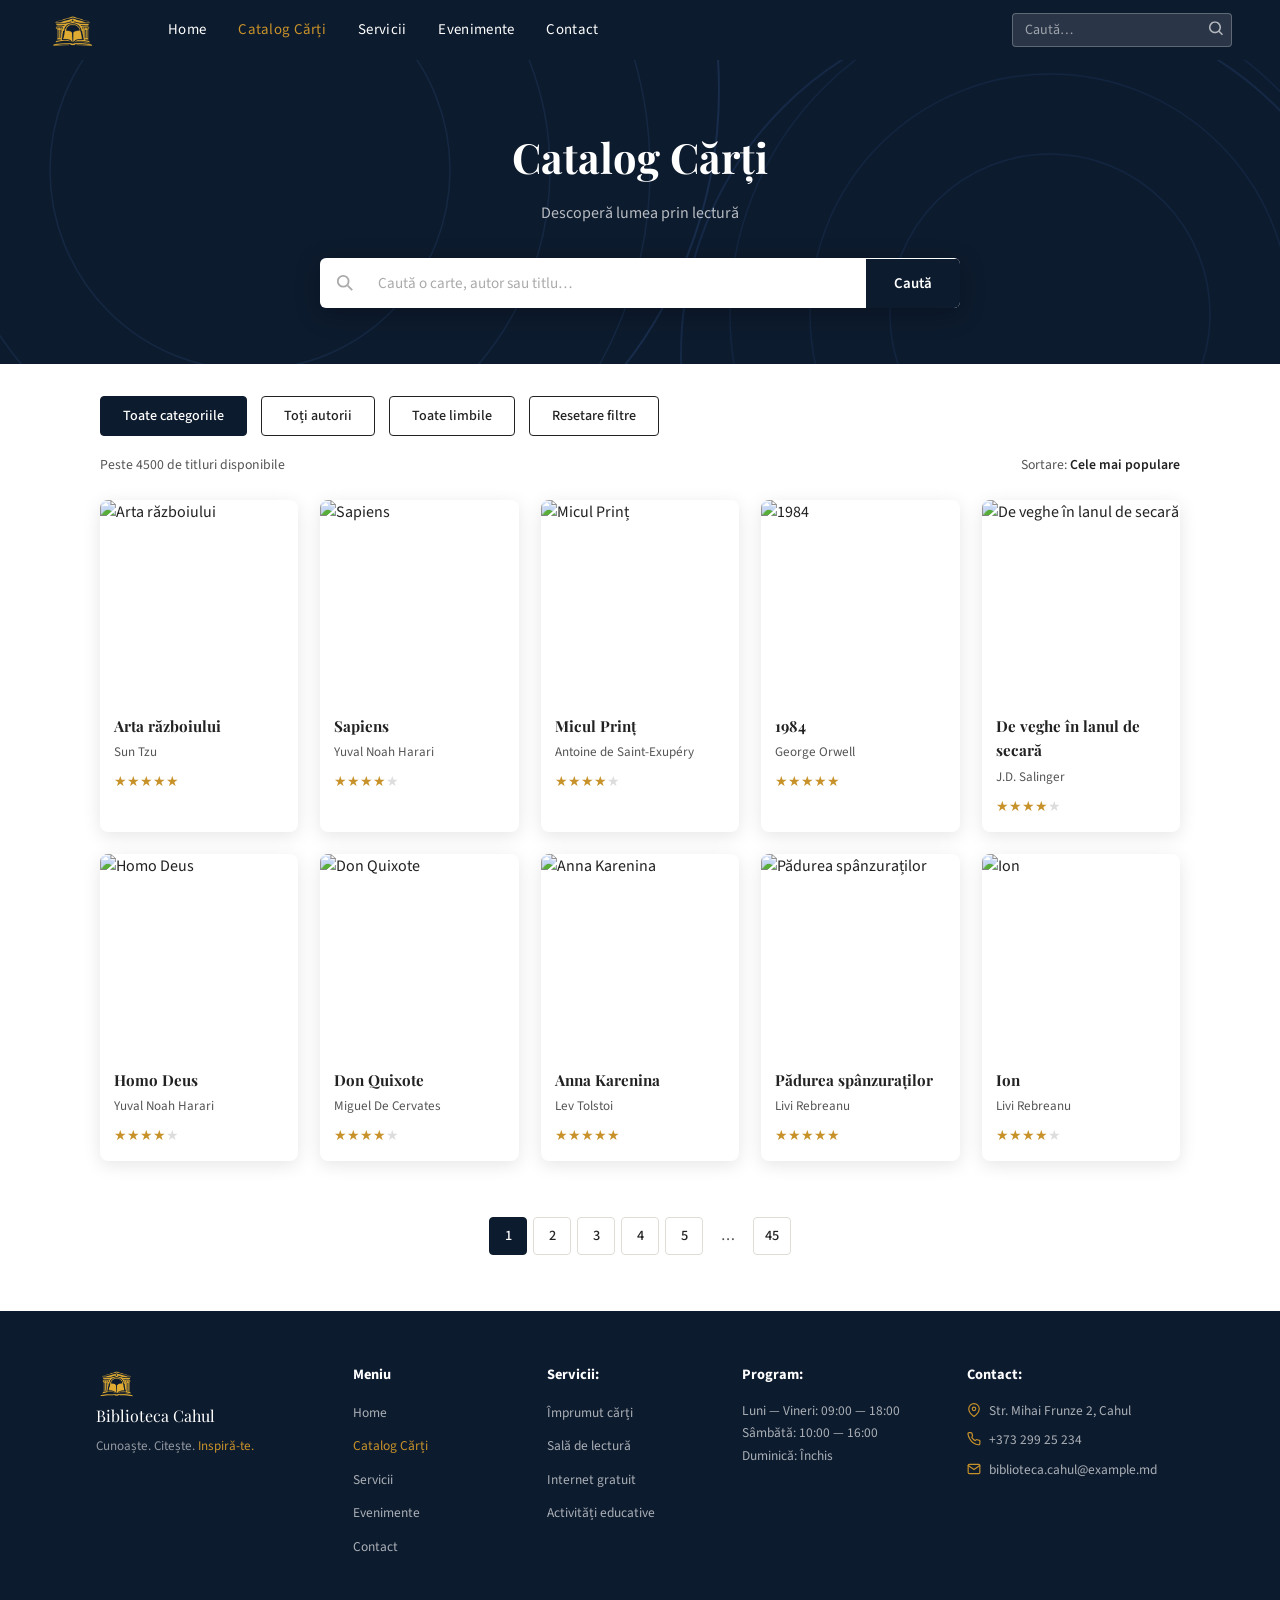
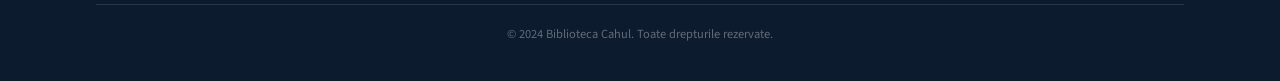
==== catalog.html @ a7279946 "Add files via upload" ====
<!DOCTYPE html>
<html lang="ro">
<head>
  <meta charset="UTF-8" />
  <meta name="viewport" content="width=device-width, initial-scale=1.0" />
  <title>Catalog Cărți – Biblioteca Cahul</title>
  <link rel="stylesheet" href="css/catalog.css" />
</head>
<body>

<header class="navbar">

  <a href="#" class="navbar__logo">
  <img src="logo-biblioteca.png" alt="Logo Biblioteca Cahul" class="navbar__logo-img" />  

  <nav class="navbar__nav">
    <a href="index.html">Home</a>
    <a href="catalog.html" style="color:var(--gold)">Catalog Cărți</a>
    <a href="servicii.html">Servicii</a>
    <a href="evenimente.html">Evenimente</a>
    <a href="contact.html">Contact</a>
  </nav>

  <div class="navbar__search">
    <input type="text" placeholder="Caută…" />
    <button aria-label="Caută">
      <svg width="15" height="15" viewBox="0 0 20 20" fill="currentColor">
        <path fill-rule="evenodd" d="M12.9 14.32a8 8 0 1 1 1.41-1.41l4.38 4.38-1.41 1.41-4.38-4.38zM8 14A6 6 0 1 0 8 2a6 6 0 0 0 0 12z" clip-rule="evenodd"/>
      </svg>
    </button>
  </div>

</header>

<section class="catalog-hero">

  <div class="catalog-hero__rings">
    <svg width="900" height="900" viewBox="0 0 900 900" style="top:-340px;left:-200px;">
      <circle cx="450" cy="450" r="400" fill="none" stroke="#4a7dcc" stroke-width="1.5"/>
      <circle cx="450" cy="450" r="300" fill="none" stroke="#4a7dcc" stroke-width="1.5"/>
      <circle cx="450" cy="450" r="200" fill="none" stroke="#4a7dcc" stroke-width="1.5"/>
    </svg>
    <svg width="700" height="700" viewBox="0 0 700 700" style="bottom:-300px;right:-120px;">
      <circle cx="350" cy="350" r="320" fill="none" stroke="#3a6ab8" stroke-width="1.5"/>
      <circle cx="350" cy="350" r="240" fill="none" stroke="#3a6ab8" stroke-width="1.5"/>
      <circle cx="350" cy="350" r="160" fill="none" stroke="#3a6ab8" stroke-width="1.5"/>
    </svg>
  </div>

  <h1>Catalog Cărți</h1>
  <p>Descoperă lumea prin lectură</p>

  <div class="catalog-search">
    <span class="catalog-search__icon">
      <svg width="18" height="18" viewBox="0 0 20 20" fill="none" stroke="#aaa" stroke-width="2">
        <circle cx="8" cy="8" r="6"/><line x1="13" y1="13" x2="18" y2="18"/>
      </svg>
    </span>
    <input type="text" placeholder="Caută o carte, autor sau titlu…" />
    <button>Caută</button>
  </div>

</section>

<div class="catalog-filters">
  <div class="catalog-filters__row">
    <button class="filter-btn active">Toate categoriile</button>
    <button class="filter-btn">Toți autorii</button>
    <button class="filter-btn">Toate limbile</button>
    <button class="filter-btn">Resetare filtre</button>
  </div>
</div>

<div class="catalog-meta">
  <span class="catalog-meta__count">Peste 4500 de titluri disponibile</span>
  <span class="catalog-meta__sort">Sortare: <span>Cele mai populare</span></span>
</div>

<div class="catalog-grid-wrap">
  <div class="catalog-grid">

    <div class="book-card">
      <div class="book-card__cover">
        <img src="https://cartier.md/wp-content/uploads/2023/08/9789735078355.jpg" alt="Arta războiului" />
      </div>
      <div class="book-card__body">
        <div class="book-card__title">Arta războiului</div>
        <div class="book-card__author">Sun Tzu</div>
        <div class="stars">★★★★★</div>
      </div>
    </div>

    <div class="book-card">
      <div class="book-card__cover">
        <img src="https://dbtitoli.giunti.it/api/media/image/getImage?cm=B09370&type=P" alt="Sapiens" />
      </div>
      <div class="book-card__body">
        <div class="book-card__title">Sapiens</div>
        <div class="book-card__author">Yuval Noah Harari</div>
        <div class="stars">★★★★<span style="color:#ddd">★</span></div>
      </div>
    </div>

    <div class="book-card">
      <div class="book-card__cover">
        <img src="https://carturesti.md/img-prod/45201-0.png" alt="Micul Prinț" />
      </div>
      <div class="book-card__body">
        <div class="book-card__title">Micul Prinț</div>
        <div class="book-card__author">Antoine de Saint-Exupéry</div>
        <div class="stars">★★★★<span style="color:#ddd">★</span></div>
      </div>
    </div>

    <div class="book-card">
      <div class="book-card__cover">
        <img src="https://m.media-amazon.com/images/I/612ADI+BVlL._AC_UF1000,1000_QL80_.jpg" alt="1984" />
      </div>
      <div class="book-card__body">
        <div class="book-card__title">1984</div>
        <div class="book-card__author">George Orwell</div>
        <div class="stars">★★★★★</div>
      </div>
    </div>

    <div class="book-card">
      <div class="book-card__cover">
        <img src="https://radio.studentus.md/wp-content/uploads/2017/11/De-veghe-%C3%AEn-lanul-de-secar%C4%83.jpg" alt="De veghe în lanul de secară" />
      </div>
      <div class="book-card__body">
        <div class="book-card__title">De veghe în lanul de secară</div>
        <div class="book-card__author">J.D. Salinger</div>
        <div class="stars">★★★★<span style="color:#ddd">★</span></div>
      </div>
    </div>

    <div class="book-card">
      <div class="book-card__cover">
        <img src="https://upload.wikimedia.org/wikipedia/ru/7/73/Homo_Deus.jpg" alt="Homo Deus" />
      </div>
      <div class="book-card__body">
        <div class="book-card__title">Homo Deus</div>
        <div class="book-card__author">Yuval Noah Harari</div>
        <div class="stars">★★★★<span style="color:#ddd">★</span></div>
      </div>
    </div>

    <div class="book-card">
      <div class="book-card__cover">
        <img src="https://m.media-amazon.com/images/I/71mbJoazlCL._AC_UF1000,1000_QL80_.jpg" alt="Don Quixote" />
      </div>
      <div class="book-card__body">
        <div class="book-card__title">Don Quixote</div>
        <div class="book-card__author">Miguel De Cervates</div>
        <div class="stars">★★★★<span style="color:#ddd">★</span></div>
      </div>
    </div>

    <div class="book-card">
      <div class="book-card__cover">
        <img src="https://avatars.mds.yandex.net/get-kinopoisk-image/1629390/ac8ca28c-089a-4b27-adea-e8478728b3e1/600x900" alt="Anna Karenina" />
      </div>
      <div class="book-card__body">
        <div class="book-card__title">Anna Karenina</div>
        <div class="book-card__author">Lev Tolstoi</div>
        <div class="stars">★★★★★</div>
      </div>
    </div>

    <div class="book-card">
      <div class="book-card__cover">
        <img src="https://litera.md/image/cache/catalog/export/products/53/358453/1-max-720.jpg" alt="Pădurea spânzuraților" />
      </div>
      <div class="book-card__body">
        <div class="book-card__title">Pădurea spânzuraților</div>
        <div class="book-card__author">Livi Rebreanu</div>
        <div class="stars">★★★★★</div>
      </div>
    </div>

    <div class="book-card">
      <div class="book-card__cover">
        <img src="https://bibliotecamironcostin.wordpress.com/wp-content/uploads/2015/03/74e5b-ion4.jpg" alt="Ion" />
      </div>
      <div class="book-card__body">
        <div class="book-card__title">Ion</div>
        <div class="book-card__author">Livi Rebreanu</div>
        <div class="stars">★★★★<span style="color:#ddd">★</span></div>
      </div>
    </div>

  </div>
</div>

<nav class="pagination" aria-label="Paginare">
  <button class="page-btn active">1</button>
  <button class="page-btn">2</button>
  <button class="page-btn">3</button>
  <button class="page-btn">4</button>
  <button class="page-btn">5</button>
  <button class="page-btn dots">…</button>
  <button class="page-btn">45</button>
</nav>

<footer>
  <div class="footer__inner">

    <div class="footer__brand">
      <div class="logo-text">
        <img src="logo-biblioteca.png" alt="Logo" style="width:40px;height:40px;object-fit:contain;vertical-align:middle;margin-right:8px;border-radius:4px;">
            Biblioteca Cahul
          </div>
      <div class="tagline">Cunoaște. Citește. <span>Inspiră-te.</span></div>
    </div>

    <div class="footer__col">
      <h4>Meniu</h4>
      <ul>
        <li><a href="index.html">Home</a></li>
        <li><a href="catalog.html" style="color:var(--gold)">Catalog Cărți</a></li>
        <li><a href="servicii.html">Servicii</a></li>
        <li><a href="evenimente.html">Evenimente</a></li>
        <li><a href="contact.html">Contact</a></li>
      </ul>
    </div>

    <div class="footer__col">
      <h4>Servicii:</h4>
      <ul>
        <li><a href="#">Împrumut cărți</a></li>
        <li><a href="#">Sală de lectură</a></li>
        <li><a href="#">Internet gratuit</a></li>
        <li><a href="#">Activități educative</a></li>
      </ul>
    </div>

    <div class="footer__col">
      <h4>Program:</h4>
      <p>
        Luni — Vineri: 09:00 — 18:00<br>
        Sâmbătă: 10:00 — 16:00<br>
        Duminică: Închis
      </p>
    </div>

    <div class="footer__col">
      <h4>Contact:</h4>
      <div class="contact-item">
        <svg width="14" height="14" viewBox="0 0 24 24" fill="none" stroke="#c8922a" stroke-width="2" stroke-linecap="round" stroke-linejoin="round">
          <path d="M21 10c0 7-9 13-9 13S3 17 3 10a9 9 0 0 1 18 0z"/><circle cx="12" cy="10" r="3"/>
        </svg>
        Str. Mihai Frunze 2, Cahul
      </div>
      <div class="contact-item">
        <svg width="14" height="14" viewBox="0 0 24 24" fill="none" stroke="#c8922a" stroke-width="2" stroke-linecap="round" stroke-linejoin="round">
          <path d="M22 16.92v3a2 2 0 0 1-2.18 2 19.79 19.79 0 0 1-8.63-3.07A19.5 19.5 0 0 1 4.69 11.5a19.79 19.79 0 0 1-3.07-8.67A2 2 0 0 1 3.6 1h3a2 2 0 0 1 2 1.72c.127.96.361 1.903.7 2.81a2 2 0 0 1-.45 2.11L8.09 8.91a16 16 0 0 0 6 6l1.27-1.27a2 2 0 0 1 2.11-.45c.907.339 1.85.573 2.81.7A2 2 0 0 1 22 16.92z"/>
        </svg>
        +373 299 25 234
      </div>
      <div class="contact-item">
        <svg width="14" height="14" viewBox="0 0 24 24" fill="none" stroke="#c8922a" stroke-width="2" stroke-linecap="round" stroke-linejoin="round">
          <path d="M4 4h16c1.1 0 2 .9 2 2v12c0 1.1-.9 2-2 2H4c-1.1 0-2-.9-2-2V6c0-1.1.9-2 2-2z"/><polyline points="22,6 12,13 2,6"/>
        </svg>
        biblioteca.cahul@example.md
      </div>
    </div>

  </div>
  <div class="footer__bottom">
    © 2024 Biblioteca Cahul. Toate drepturile rezervate.
  </div>
</footer>

<script>
  document.querySelectorAll('.filter-btn').forEach(btn => {
    btn.addEventListener('click', () => {
      document.querySelectorAll('.filter-btn').forEach(b => b.classList.remove('active'));
      btn.classList.add('active');
    });
  });
  document.querySelectorAll('.page-btn:not(.dots)').forEach(btn => {
    btn.addEventListener('click', () => {
      document.querySelectorAll('.page-btn').forEach(b => b.classList.remove('active'));
      btn.classList.add('active');
    });
  });
</script>

</body>
</html>
---- css/catalog.css ----
@import url('https://fonts.googleapis.com/css2?family=Playfair+Display:wght@400;700&family=Source+Sans+3:wght@300;400;600;700&display=swap');

:root {
  --navy:    #0d1b2e;
  --gold:    #c8922a;
  --gold-lt: #d4a843;
  --white:   #ffffff;
  --off-white: #f5f4f0;
  --text:    #222222;
  --muted:   #555555;
  --border:  #e0ddd6;
  --radius:  8px;
  --shadow:  0 4px 18px rgba(0,0,0,.10);
  --font-display: 'Playfair Display', Georgia, serif;
  --font-body:    'Source Sans 3', sans-serif;
}

*, *::before, *::after { box-sizing: border-box; margin: 0; padding: 0; }
html { scroll-behavior: smooth; }
body {
  font-family: var(--font-body);
  color: var(--text);
  background: var(--white);
  line-height: 1.6;
}
img { display: block; width: 100%; height: auto; }
a  { text-decoration: none; color: inherit; }
ul { list-style: none; }

.navbar {
  background: var(--navy);
  position: sticky;
  top: 0;
  z-index: 100;
  padding: 0 48px;
  display: flex;
  align-items: center;
  gap: 40px;
  height: 60px;
}

.navbar__logo-img {
  width: 48px;
  height: 48px;
  object-fit: contain;
  border-radius: 4px;
}

.navbar__nav {
  display: flex;
  gap: 32px;
  flex: 1;
}
.navbar__nav a {
  color: var(--white);
  font-size: .93rem;
  font-weight: 400;
  letter-spacing: .02em;
  transition: color .2s;
}
.navbar__nav a:hover { color: var(--gold); }

.navbar__search {
  position: relative;
  margin-left: auto;
}
.navbar__search input {
  background: rgba(255,255,255,.12);
  border: 1px solid rgba(255,255,255,.25);
  border-radius: 4px;
  padding: 6px 36px 6px 12px;
  color: var(--white);
  font-family: var(--font-body);
  font-size: .88rem;
  width: 220px;
  outline: none;
  transition: border-color .2s;
}
.navbar__search input::placeholder { color: rgba(255,255,255,.55); }
.navbar__search input:focus { border-color: var(--gold); }
.navbar__search button {
  position: absolute;
  right: 8px; top: 50%;
  transform: translateY(-50%);
  background: none; border: none; cursor: pointer;
  color: rgba(255,255,255,.65);
  line-height: 1;
}
.navbar__search button:hover { color: var(--gold); }

.hero {
  position: relative;
  min-height: 420px;
  overflow: hidden;
  display: flex;
  align-items: center;
}
.hero__bg {
  position: absolute; inset: 0;
  background: url('https://images.unsplash.com/photo-1524995997946-a1c2e315a42f?w=1600&q=80') center/cover no-repeat;
  filter: brightness(.55);
  z-index: 0;
}
.hero__content {
  position: relative;
  z-index: 1;
  padding: 72px 96px;
  max-width: 640px;
}
.hero__content h1 {
  font-family: var(--font-display);
  font-size: 2.75rem;
  font-weight: 700;
  color: var(--white);
  line-height: 1.2;
  margin-bottom: 16px;
}
.hero__content h1 span { color: var(--gold); }
.hero__content p {
  color: rgba(255,255,255,.85);
  font-size: 1rem;
  margin-bottom: 32px;
  max-width: 440px;
}
.btn {
  display: inline-block;
  padding: 11px 28px;
  border-radius: 4px;
  font-family: var(--font-body);
  font-size: .95rem;
  font-weight: 600;
  cursor: pointer;
  transition: background .2s, color .2s;
  border: none;
}
.btn--gold {
  background: var(--gold);
  color: var(--white);
}
.btn--gold:hover { background: var(--gold-lt); }
.btn--navy {
  background: var(--navy);
  color: var(--white);
}
.btn--navy:hover { background: #162540; }
.btn--outline {
  background: transparent;
  color: var(--navy);
  border: 1.5px solid var(--navy);
  font-size: .82rem;
  padding: 6px 14px;
}
.btn--outline:hover { background: var(--navy); color: var(--white); }

.stats-bar {
  background: var(--navy);
  display: grid;
  grid-template-columns: repeat(4, 1fr);
  padding: 22px 60px;
  gap: 20px;
}
.stats-bar__item {
  display: flex;
  align-items: center;
  gap: 14px;
  color: var(--white);
}
.stats-bar__icon {
  font-size: 1.6rem;
  flex-shrink: 0;
  color: var(--gold);
}
.stats-bar__label {
  font-size: 1.05rem;
  font-weight: 700;
}
.stats-bar__sub {
  font-size: .82rem;
  color: rgba(255,255,255,.65);
}

.about {
  padding: 72px 96px;
  max-width: 1200px;
  margin: 0 auto;
  display: grid;
  grid-template-columns: 1fr 1fr;
  gap: 60px;
  align-items: center;
}
.about__text h2 {
  font-family: var(--font-display);
  font-size: 1.8rem;
  font-weight: 700;
  margin-bottom: 18px;
}
.about__text p {
  color: var(--muted);
  font-size: .96rem;
  margin-bottom: 28px;
}
.about__img {
  border-radius: var(--radius);
  overflow: hidden;
  height: 300px;
}
.about__img img {
  width: 100%; height: 100%; object-fit: cover;
}

.section-header {
  display: flex;
  align-items: center;
  justify-content: space-between;
  margin-bottom: 28px;
}
.section-header h2 {
  font-family: var(--font-display);
  font-size: 1.55rem;
  font-weight: 700;
}

.books {
  background: var(--off-white);
  padding: 56px 96px;
}
.books__inner { max-width: 1200px; margin: 0 auto; }
.books__grid {
  display: grid;
  grid-template-columns: repeat(5, 1fr);
  gap: 20px;
}
.book-card {
  background: var(--white);
  border-radius: var(--radius);
  overflow: hidden;
  box-shadow: var(--shadow);
  transition: transform .2s, box-shadow .2s;
}
.book-card:hover {
  transform: translateY(-4px);
  box-shadow: 0 10px 32px rgba(0,0,0,.14);
}
.book-card__cover {
  height: 200px;
  overflow: hidden;
}
.book-card__cover img {
  width: 100%; height: 100%; object-fit: cover;
  transition: transform .3s;
}
.book-card:hover .book-card__cover img { transform: scale(1.04); }
.book-card__body { padding: 14px; }
.book-card__title {
  font-family: var(--font-display);
  font-size: .95rem;
  font-weight: 700;
  margin-bottom: 4px;
}
.book-card__author {
  font-size: .82rem;
  color: var(--muted);
  margin-bottom: 8px;
}
.stars { color: var(--gold); font-size: .85rem; }

.events { padding: 56px 96px; }
.events__inner { max-width: 1200px; margin: 0 auto; }
.events__grid {
  display: grid;
  grid-template-columns: repeat(4, 1fr);
  gap: 20px;
}
.event-card {
  border-radius: var(--radius);
  overflow: hidden;
  box-shadow: var(--shadow);
  transition: transform .2s, box-shadow .2s;
}
.event-card:hover {
  transform: translateY(-4px);
  box-shadow: 0 10px 32px rgba(0,0,0,.14);
}
.event-card__img {
  height: 170px;
  overflow: hidden;
}
.event-card__img img {
  width: 100%; height: 100%; object-fit: cover;
  transition: transform .3s;
}
.event-card:hover .event-card__img img { transform: scale(1.04); }
.event-card__body { padding: 14px 16px; }
.event-card__title {
  font-family: var(--font-display);
  font-size: 1rem;
  font-weight: 700;
  margin-bottom: 6px;
}
.event-card__desc {
  font-size: .83rem;
  color: var(--muted);
  margin-bottom: 8px;
}
.event-card__time {
  font-size: .82rem;
  font-weight: 600;
  color: var(--navy);
}

footer {
  background: var(--navy);
  color: rgba(255,255,255,.8);
  padding: 52px 96px 36px;
}
.footer__inner {
  display: grid;
  grid-template-columns: 1.4fr 1fr 1fr 1.2fr 1.4fr;
  gap: 40px;
  max-width: 1200px;
  margin: 0 auto;
}
.footer__brand .logo-text {
  font-family: var(--font-display);
  color: var(--white);
  font-size: 1rem;
  margin-bottom: 8px;
}
.footer__brand .tagline {
  font-size: .82rem;
  color: rgba(255,255,255,.55);
}
.footer__brand .tagline span { color: var(--gold); }
.footer__col h4 {
  font-size: .9rem;
  font-weight: 700;
  color: var(--white);
  margin-bottom: 14px;
}
.footer__col ul li { margin-bottom: 8px; }
.footer__col ul li a {
  font-size: .84rem;
  color: rgba(255,255,255,.65);
  transition: color .2s;
}
.footer__col ul li a:hover { color: var(--gold); }
.footer__col p {
  font-size: .84rem;
  color: rgba(255,255,255,.65);
  line-height: 1.7;
}
.footer__col .contact-item {
  display: flex;
  align-items: flex-start;
  gap: 8px;
  font-size: .84rem;
  color: rgba(255,255,255,.65);
  margin-bottom: 8px;
}
.footer__col .contact-item svg { flex-shrink: 0; margin-top: 3px; }

.footer__bottom {
  max-width: 1200px;
  margin: 36px auto 0;
  padding-top: 20px;
  border-top: 1px solid rgba(255,255,255,.12);
  text-align: center;
  font-size: .78rem;
  color: rgba(255,255,255,.35);
}

.catalog-hero {
  position: relative;
  background: var(--navy);
  overflow: hidden;
  padding: 64px 48px 56px;
  text-align: center;
  min-height: 240px;
  display: flex;
  flex-direction: column;
  align-items: center;
  justify-content: center;
}
.catalog-hero::before,
.catalog-hero::after {
  content: '';
  position: absolute;
  border-radius: 50%;
  opacity: .18;
  pointer-events: none;
}
.catalog-hero::before {
  width: 900px; height: 900px;
  border: 2px solid #4a7dcc;
  top: -420px; left: -180px;
}
.catalog-hero::after {
  width: 700px; height: 700px;
  border: 2px solid #3a6ab8;
  bottom: -340px; right: -100px;
}
.catalog-hero__rings {
  position: absolute; inset: 0;
  overflow: hidden;
  pointer-events: none;
}
.catalog-hero__rings svg {
  position: absolute;
  opacity: .13;
}
.catalog-hero h1 {
  position: relative;
  font-family: var(--font-display);
  font-size: 2.6rem;
  font-weight: 700;
  color: var(--white);
  margin-bottom: 10px;
  z-index: 1;
}
.catalog-hero p {
  position: relative;
  color: rgba(255,255,255,.7);
  font-size: 1rem;
  margin-bottom: 32px;
  z-index: 1;
}
.catalog-search {
  position: relative;
  z-index: 1;
  display: flex;
  align-items: center;
  background: var(--white);
  border-radius: 6px;
  width: 100%;
  max-width: 640px;
  overflow: hidden;
  box-shadow: 0 6px 24px rgba(0,0,0,.25);
}
.catalog-search__icon {
  padding: 0 16px;
  color: #aaa;
  flex-shrink: 0;
  display: flex;
  align-items: center;
}
.catalog-search input {
  flex: 1;
  border: none;
  outline: none;
  padding: 14px 8px;
  font-family: var(--font-body);
  font-size: .95rem;
  color: var(--text);
  background: transparent;
}
.catalog-search input::placeholder { color: #aaa; }
.catalog-search button {
  background: var(--navy);
  color: var(--white);
  border: none;
  padding: 14px 28px;
  font-family: var(--font-body);
  font-size: .93rem;
  font-weight: 600;
  cursor: pointer;
  transition: background .2s;
  flex-shrink: 0;
}
.catalog-search button:hover { background: #162540; }

.catalog-filters {
  padding: 32px 60px 0;
  max-width: 1200px;
  margin: 0 auto;
}
.catalog-filters__row {
  display: flex;
  align-items: center;
  gap: 14px;
  flex-wrap: wrap;
}
.filter-btn {
  padding: 9px 22px;
  border: 1.5px solid var(--text);
  border-radius: 4px;
  background: transparent;
  font-family: var(--font-body);
  font-size: .88rem;
  font-weight: 500;
  cursor: pointer;
  color: var(--text);
  transition: background .18s, color .18s;
}
.filter-btn:hover,
.filter-btn.active {
  background: var(--navy);
  color: var(--white);
  border-color: var(--navy);
}

.catalog-meta {
  padding: 18px 60px 0;
  max-width: 1200px;
  margin: 0 auto;
  display: flex;
  align-items: center;
  justify-content: space-between;
}
.catalog-meta__count {
  font-size: .86rem;
  color: var(--muted);
}
.catalog-meta__sort {
  font-size: .86rem;
  color: var(--muted);
}
.catalog-meta__sort span {
  font-weight: 600;
  color: var(--text);
}

.catalog-grid-wrap {
  padding: 24px 60px 48px;
  max-width: 1200px;
  margin: 0 auto;
}
.catalog-grid {
  display: grid;
  grid-template-columns: repeat(5, 1fr);
  gap: 22px;
}

.pagination {
  display: flex;
  justify-content: center;
  align-items: center;
  gap: 6px;
  padding: 8px 0 56px;
}
.page-btn {
  width: 38px; height: 38px;
  border-radius: 4px;
  border: 1.5px solid var(--border);
  background: var(--white);
  font-family: var(--font-body);
  font-size: .9rem;
  font-weight: 500;
  color: var(--text);
  cursor: pointer;
  display: flex;
  align-items: center;
  justify-content: center;
  transition: background .18s, color .18s, border-color .18s;
}
.page-btn:hover {
  background: var(--off-white);
  border-color: var(--navy);
}
.page-btn.active {
  background: var(--navy);
  color: var(--white);
  border-color: var(--navy);
}
.page-btn.dots {
  border-color: transparent;
  background: transparent;
  cursor: default;
  color: var(--muted);
}

@media (max-width: 1024px) {
  .navbar { padding: 0 24px; gap: 20px; }
  .hero__content { padding: 52px 40px; }
  .about        { padding: 52px 40px; grid-template-columns: 1fr; }
  .books        { padding: 40px; }
  .books__grid  { grid-template-columns: repeat(3,1fr); }
  .events       { padding: 40px; }
  .events__grid { grid-template-columns: repeat(2,1fr); }
  .stats-bar    { padding: 20px 40px; }
  footer        { padding: 44px 40px 28px; }
  .footer__inner{ grid-template-columns: 1fr 1fr; }
  .catalog-filters  { padding: 28px 24px 0; }
  .catalog-meta     { padding: 14px 24px 0; }
  .catalog-grid-wrap{ padding: 20px 24px 40px; }
  .catalog-grid     { grid-template-columns: repeat(3,1fr); }
}
@media (max-width: 640px) {
  .navbar__nav  { display: none; }
  .hero__content{ padding: 40px 20px; }
  .hero__content h1 { font-size: 2rem; }
  .stats-bar    { grid-template-columns: repeat(2,1fr); padding: 20px; }
  .books__grid  { grid-template-columns: repeat(2,1fr); }
  .events__grid { grid-template-columns: 1fr; }
  .footer__inner{ grid-template-columns: 1fr; }
  .catalog-grid { grid-template-columns: repeat(2,1fr); }
}
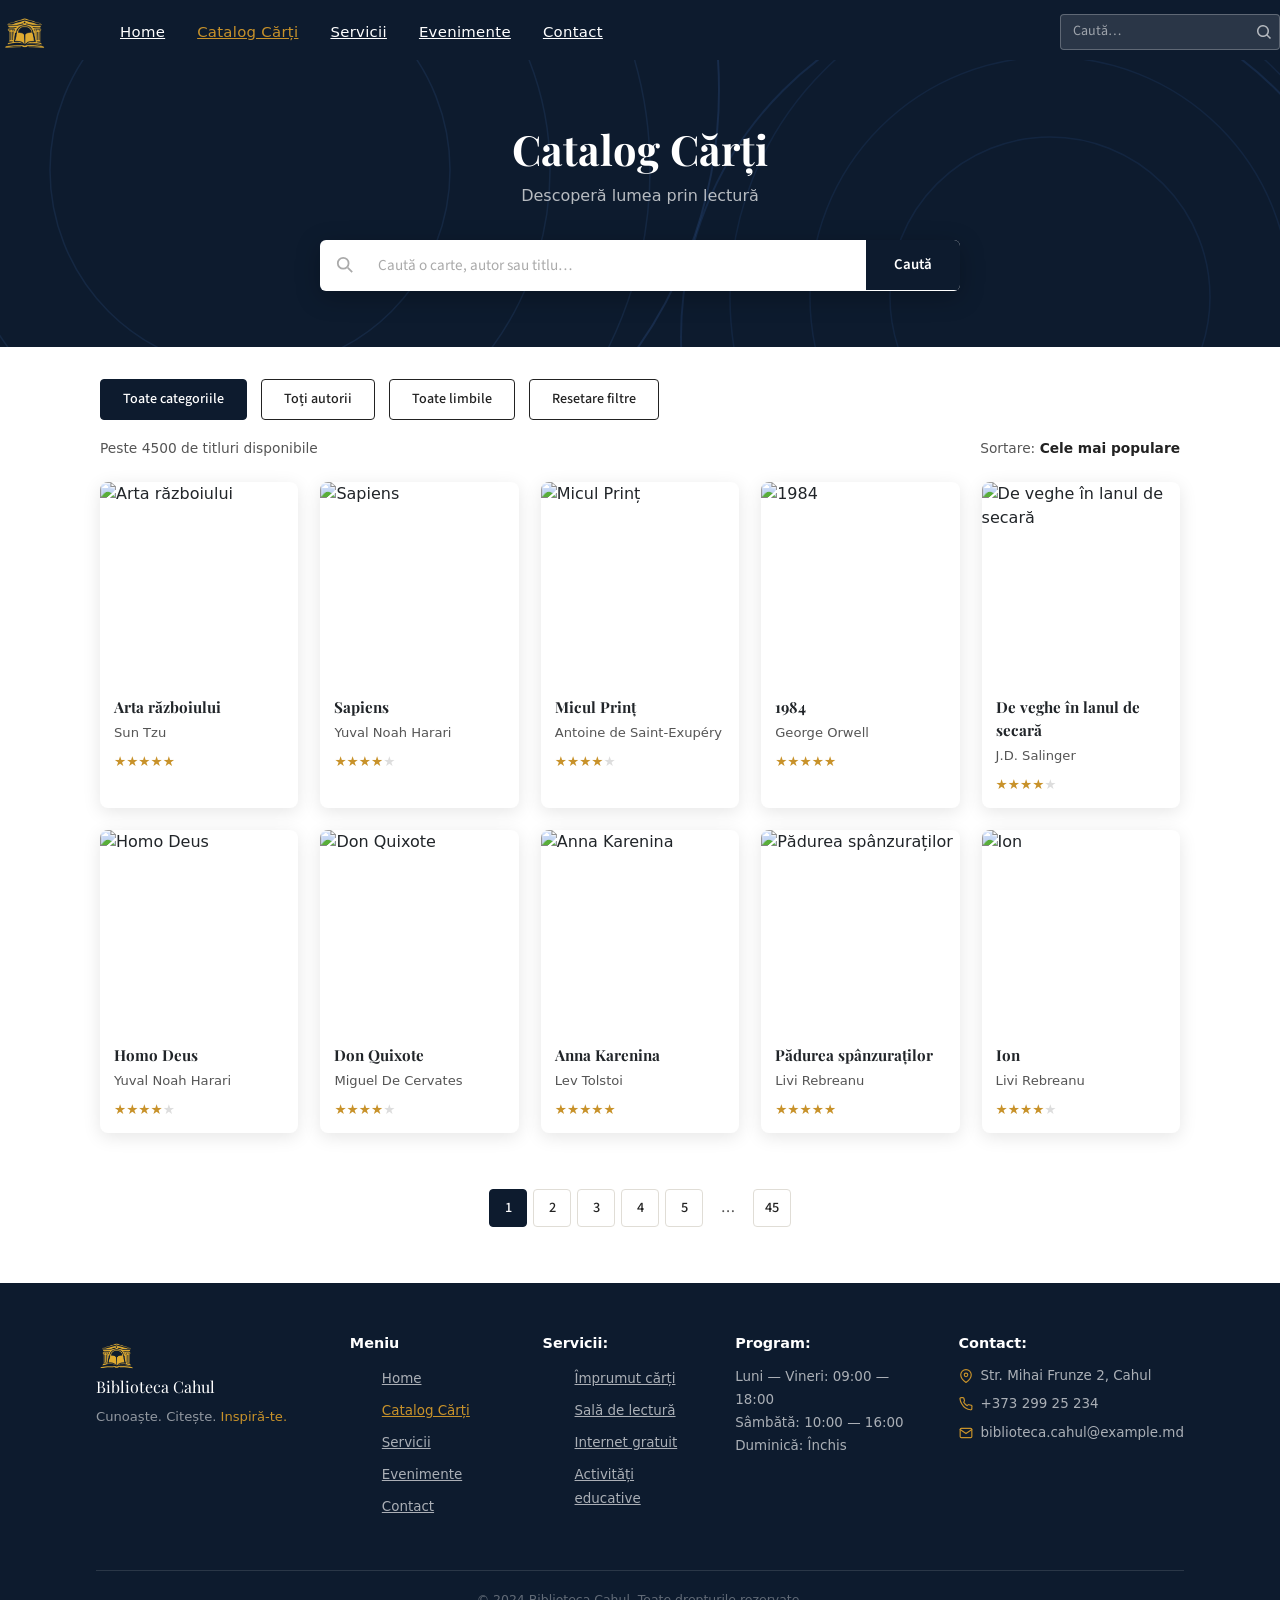
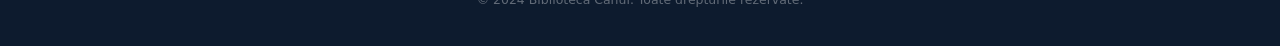
==== commit b1155b38: "Update catalog.html" ====
--- a/catalog.html
+++ b/catalog.html
@@ -5,6 +5,7 @@
   <meta name="viewport" content="width=device-width, initial-scale=1.0" />
   <title>Catalog Cărți – Biblioteca Cahul</title>
   <link rel="stylesheet" href="css/catalog.css" />
+  <link href="https://cdn.jsdelivr.net/npm/bootstrap@5.3.8/dist/css/bootstrap.min.css" rel="stylesheet">
 </head>
 <body>
 
